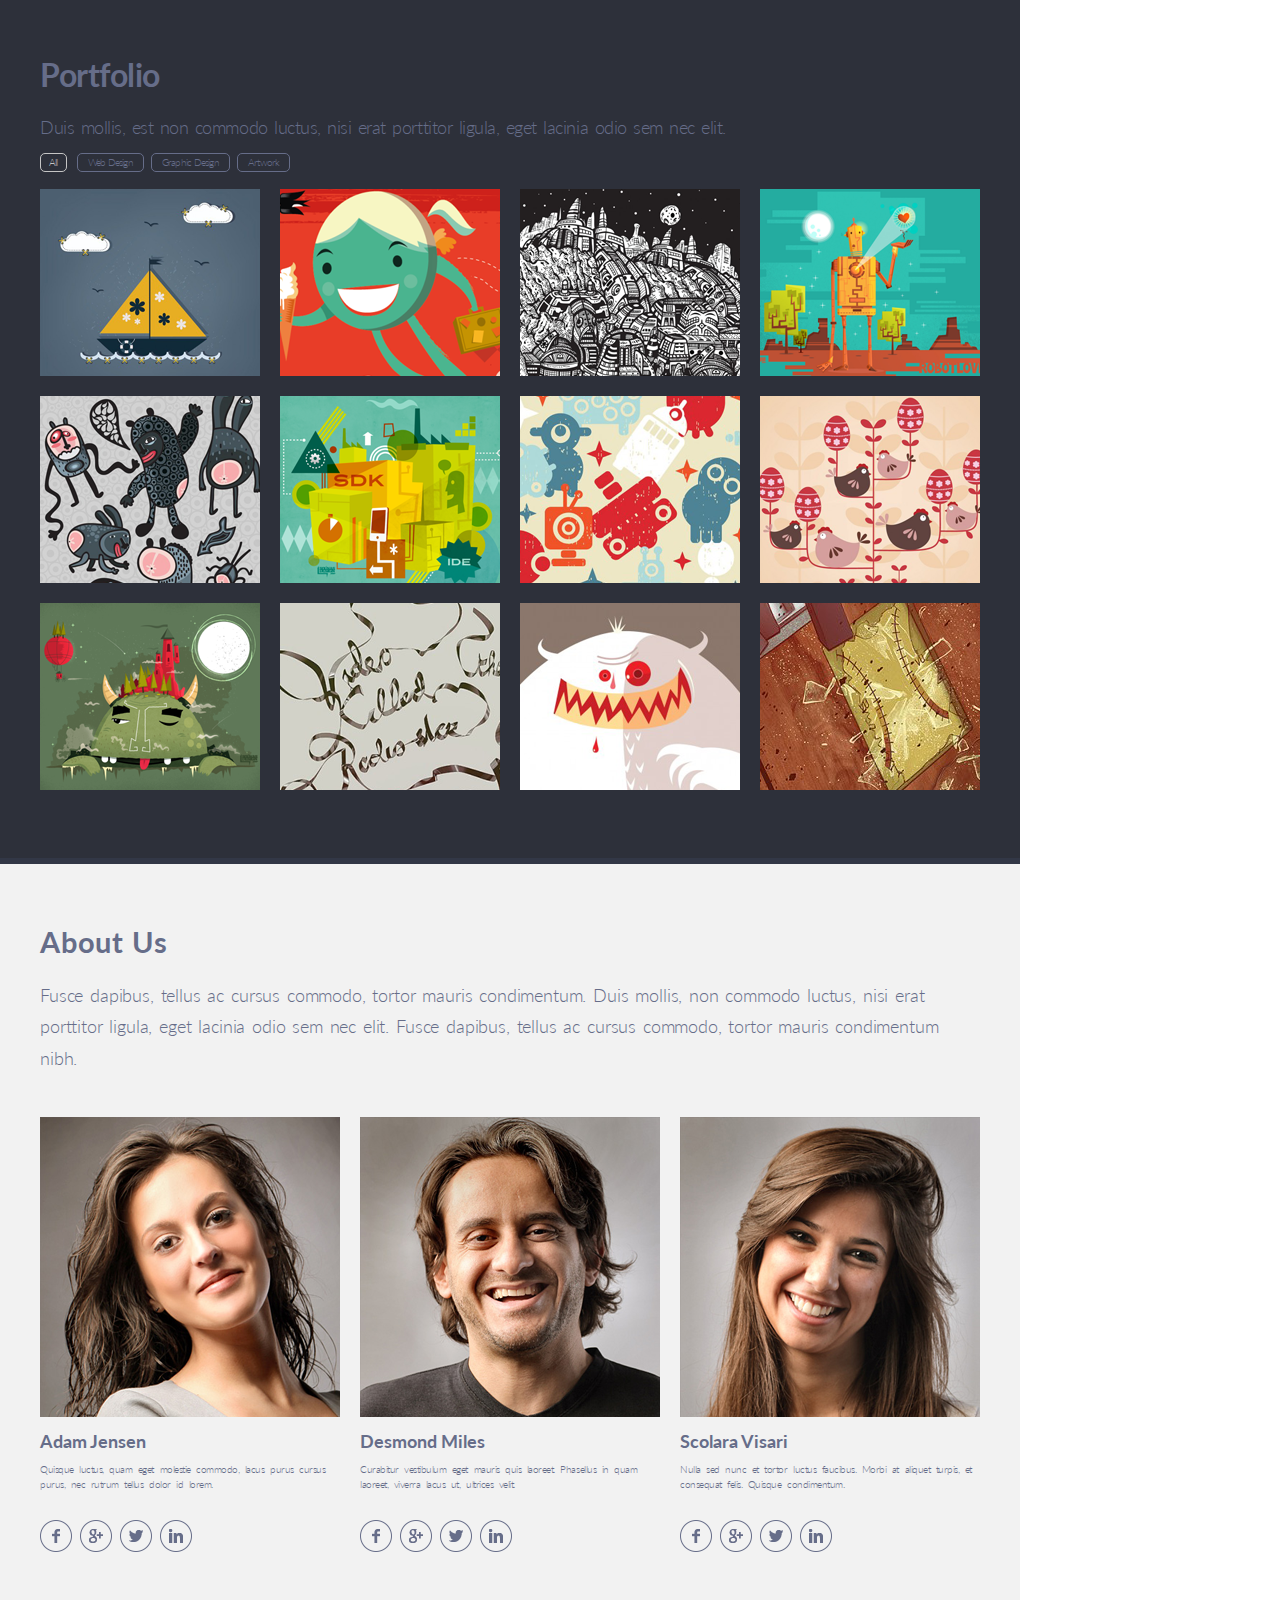
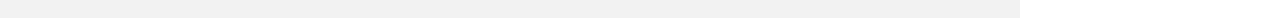
==== singolo2.html @ 917e4d1e "feat: add files for singolo2" ====
<!DOCTYPE html>
<html lang="en">
  <head>
    <meta charset="UTF-8" />
    <meta name="viewport" content="width=device-width, initial-scale=1.0" />
    <title>Singolo</title>
    <link rel="stylesheet" href="./singolo2.css" />
  </head>

  <body>
    <section class="portfolio">
      <div class="wrapper portfolio__wrapper">
        <h1 class="portfolio__header">Portfolio</h1>
        <div class="portfolio__description">
          <p>
            Duis mollis, est non commodo luctus, nisi erat porttitor ligula,
            eget lacinia odio sem nec elit.
          </p>
        </div>
        <div class="portfolio__buttons">
          <button class="button button_selected">All</button>
          <button class="button">Web Design</button>
          <button class="button">Graphic Design</button>
          <button class="button">Artwork</button>
        </div>

        <div class="layout-4-columns">
          <div class="portfolio__item">
            <img src="./assets/img/img1.png" alt="ship" />
          </div>
          <div class="portfolio__item">
            <img src="./assets/img/img2.png" alt="girl" />
          </div>
          <div class="portfolio__item">
            <img src="./assets/img/img3.png" alt="city" />
          </div>
          <div class="portfolio__item">
            <img src="./assets/img/img4.png" alt="robot" />
          </div>
          <div class="portfolio__item">
            <img src="./assets/img/img5.png" alt="animals" />
          </div>
          <div class="portfolio__item">
            <img src="./assets/img/img6.png" alt="station" />
          </div>
          <div class="portfolio__item">
            <img src="./assets/img/img7.png" alt="ufo" />
          </div>
          <div class="portfolio__item">
            <img src="./assets/img/img8.png" alt="chickens" />
          </div>
          <div class="portfolio__item">
            <img src="./assets/img/img9.png" alt="monster1" />
          </div>
          <div class="portfolio__item">
            <img src="./assets/img/img10.png" alt="calligraphy" />
          </div>
          <div class="portfolio__item">
            <img src="./assets/img/img11.png" alt="monster2" />
          </div>
          <div class="portfolio__item">
            <img src="./assets/img/img12.png" alt="measuring" />
          </div>
        </div>
      </div>
    </section>

    <section class="about-us">
      <div class="wrapper about-us__wrapper">
        <h2 class="about-us__header">About Us</h2>
        <div class="about-us__description">
          <p>
            Fusce dapibus, tellus ac cursus commodo, tortor mauris condimentum.
            Duis mollis, non commodo luctus, nisi erat porttitor ligula, eget
            lacinia odio sem nec elit. Fusce dapibus, tellus ac cursus commodo,
            tortor mauris condimentum nibh.
          </p>
        </div>
        <div class="layout-3-columns">
          <article class="employee">
            <img src="/assets/img/photo1.png" alt="employee1" />
            <h3 class="employee__name">Adam Jensen</h3>
            <p class="employee__description">
              Quisque luctus, quam eget molestie commodo, lacus purus cursus
              purus, nec rutrum tellus dolor id lorem.
            </p>
            <ul class="icons">
              <li class="icon icon-facebook">
                <a href="#"
                  ><img src="./assets/img/Facebook.png" alt="facebook"
                /></a>
              </li>
              <li class="icon icon-google">
                <a href="#"
                  ><img src="./assets/img/Google.png" alt="google"
                /></a>
              </li>
              <li class="icon icon-twitter">
                <a href="#"
                  ><img src="./assets/img/Twitter.png" alt="twitter"
                /></a>
              </li>
              <li class="icon icon-linkedin">
                <a href="#"
                  ><img src="./assets/img/LinkedIn.png" alt="linkedin"
                /></a>
              </li>
            </ul>
          </article>
          <article class="employee">
            <img src="/assets/img/photo2.png" alt="employee2" />
            <h3 class="employee__name">Desmond Miles</h3>
            <p class="employee__description">
              Curabitur vestibulum eget mauris quis laoreet. Phasellus in quam
              laoreet, viverra lacus ut, ultrices velit.
            </p>
            <ul class="icons">
              <li class="icon icon-facebook">
                <a href="#"
                  ><img src="./assets/img/Facebook.png" alt="facebook"
                /></a>
              </li>
              <li class="icon icon-google">
                <a href="#"
                  ><img src="./assets/img/Google.png" alt="google"
                /></a>
              </li>
              <li class="icon icon-twitter">
                <a href="#"
                  ><img src="./assets/img/Twitter.png" alt="twitter"
                /></a>
              </li>
              <li class="icon icon-linkedin">
                <a href="#"
                  ><img src="./assets/img/LinkedIn.png" alt="linkedin"
                /></a>
              </li>
            </ul>
          </article>
          <article class="employee">
            <img src="/assets/img/photo3.png" alt="employee3" />
            <h3 class="employee__name">Scolara Visari</h3>
            <p class="employee__description">
              Nulla sed nunc et tortor luctus faucibus. Morbi at aliquet turpis,
              et consequat felis. Quisque condimentum.
            </p>
            <ul class="icons">
              <li class="icon icon-facebook">
                <a href="#"
                  ><img src="./assets/img/Facebook.png" alt="facebook"
                /></a>
              </li>
              <li class="icon icon-google">
                <a href="#"
                  ><img src="./assets/img/Google.png" alt="google"
                /></a>
              </li>
              <li class="icon icon-twitter">
                <a href="#"
                  ><img src="./assets/img/Twitter.png" alt="twitter"
                /></a>
              </li>
              <li class="icon icon-linkedin">
                <a href="#"
                  ><img src="./assets/img/LinkedIn.png" alt="linkedin"
                /></a>
              </li>
            </ul>
          </article>
        </div>
      </div>
    </section>
  </body>
</html>
---- singolo2.css ----
@font-face {
  font-family: "Lato";
  src: url("assets/fonts/lato/Lato-Bold.ttf") format("truetype");
  font-weight: bold;
  font-style: normal;
}
@font-face {
  font-family: "Lato";
  src: url("assets/fonts/lato/Lato-Regular.ttf") format("truetype");
  font-weight: normal;
  font-style: normal;
}
@font-face {
  font-family: "Lato Black";
  src: url("assets/fonts/lato/Lato-Black.ttf") format("truetype");
  font-weight: normal;
  font-style: normal;
}
@font-face {
  font-family: "Lato Light";
  src: url("assets/fonts/lato/Lato-Light.ttf") format("truetype");
  font-weight: thin;
  font-style: normal;
}

html {
  width: 1020px;
}
body {
  margin: 0;
  font-family: Lato, sans-serif;
  font-size: 10px;
}

.wrapper {
  width: 940px;
  margin: auto;
}

li {
  list-style: none;
}

/*portfolio*/
.portfolio {
  background-color: #2d303a;
  padding-bottom: 48px;
  border-bottom: 6px solid #323746;
}
.portfolio__header {
  font-size: 2rem;
  color: #666d89;
  font-weight: bold;
  text-align: left;
  margin: 0 0 0 10px;
  margin-left: 0;
  padding: 55px 0 0 0;
  letter-spacing: -0.03rem;
}

.portfolio__description {
  color: #666d89;
  font-family: "Lato Light";
  font-size: 1.1rem;
  font-weight: 100;
  margin-left: 0;
  margin-bottom: 0;
  line-height: 2.1;
  text-align: left;
  letter-spacing: -0.03rem;
  word-spacing: 2px;
}

.portfolio__description > p {
  margin: 16px 0 6px 0;
}
.portfolio__buttons {
  margin: 0 0 0 0;
  margin-left: 0;
  margin-bottom: 17px;
}

.button {
  font-family: "Lato Light";
  letter-spacing: -0.03rem;
  color: #666d89;
  padding: 2.5px 10px;
  margin-right: 4px;
  font-size: 10px;
  letter-spacing: -0.049rem;
  text-align: center;
  border-width: thin;
  border-color: #666d89;
  border-style: solid;
  border-radius: 5px;
  background: transparent;
}

.button_selected {
  padding: 2.5px 8px;
  margin-right: 7px;
  border-width: thin;
  border-color: #c5c5c5;
  color: #c5c5c5;
  border-style: solid;
  border-radius: 5px;
}

.button:hover {
  cursor: pointer;
}

.layout-4-columns {
  display: flex;
  flex-wrap: wrap;
  align-content: flex-start;
}

.portfolio__item {
  padding: 0 20px 16px 0;
}

.portfolio__item:nth-child(4n) {
  padding: 0 0 18px 0;
}

/*about-us*/
.about-us {
  background-color: #f2f2f2;
  color: #666d89;
  border-bottom: 6px solid #ffffff;
}

.about-us__header {
  padding: 61px 0 3px 0;
  margin: 0;
  letter-spacing: 0.05rem;
  font-size: 1.8rem;
  font-weight: 900;
  font-style: "Lato";
}

.about-us__description {
  padding-bottom: 25px;
  font-size: 1.1rem;
  font-family: "Lato Light";
  font-weight: normal;
  line-height: 1.8;
  text-align: left;
  letter-spacing: -0.01rem;
  word-spacing: 2px;
}

.layout-3-columns {
  display: flex;
}

.employee {
  padding: 0 20px 64px 0;
}

.employee:last-child {
  padding: 0 0 64px 0;
}

.employee__name {
  padding: 12px 0 10px 0;
  margin: 0;
  font-size: 1.1rem;
  font-weight: bold;
}
.employee__description {
  margin: 0 0 28px 0;
  font-family: "Lato Light";
  line-height: 1.5;
  text-align: left;
  letter-spacing: -0.03rem;
  word-spacing: 3px;
}

.icons {
  display: flex;
  margin: 0;
  padding: 0;
}

.icon {
  cursor: pointer;
  padding-right: 8px;
}
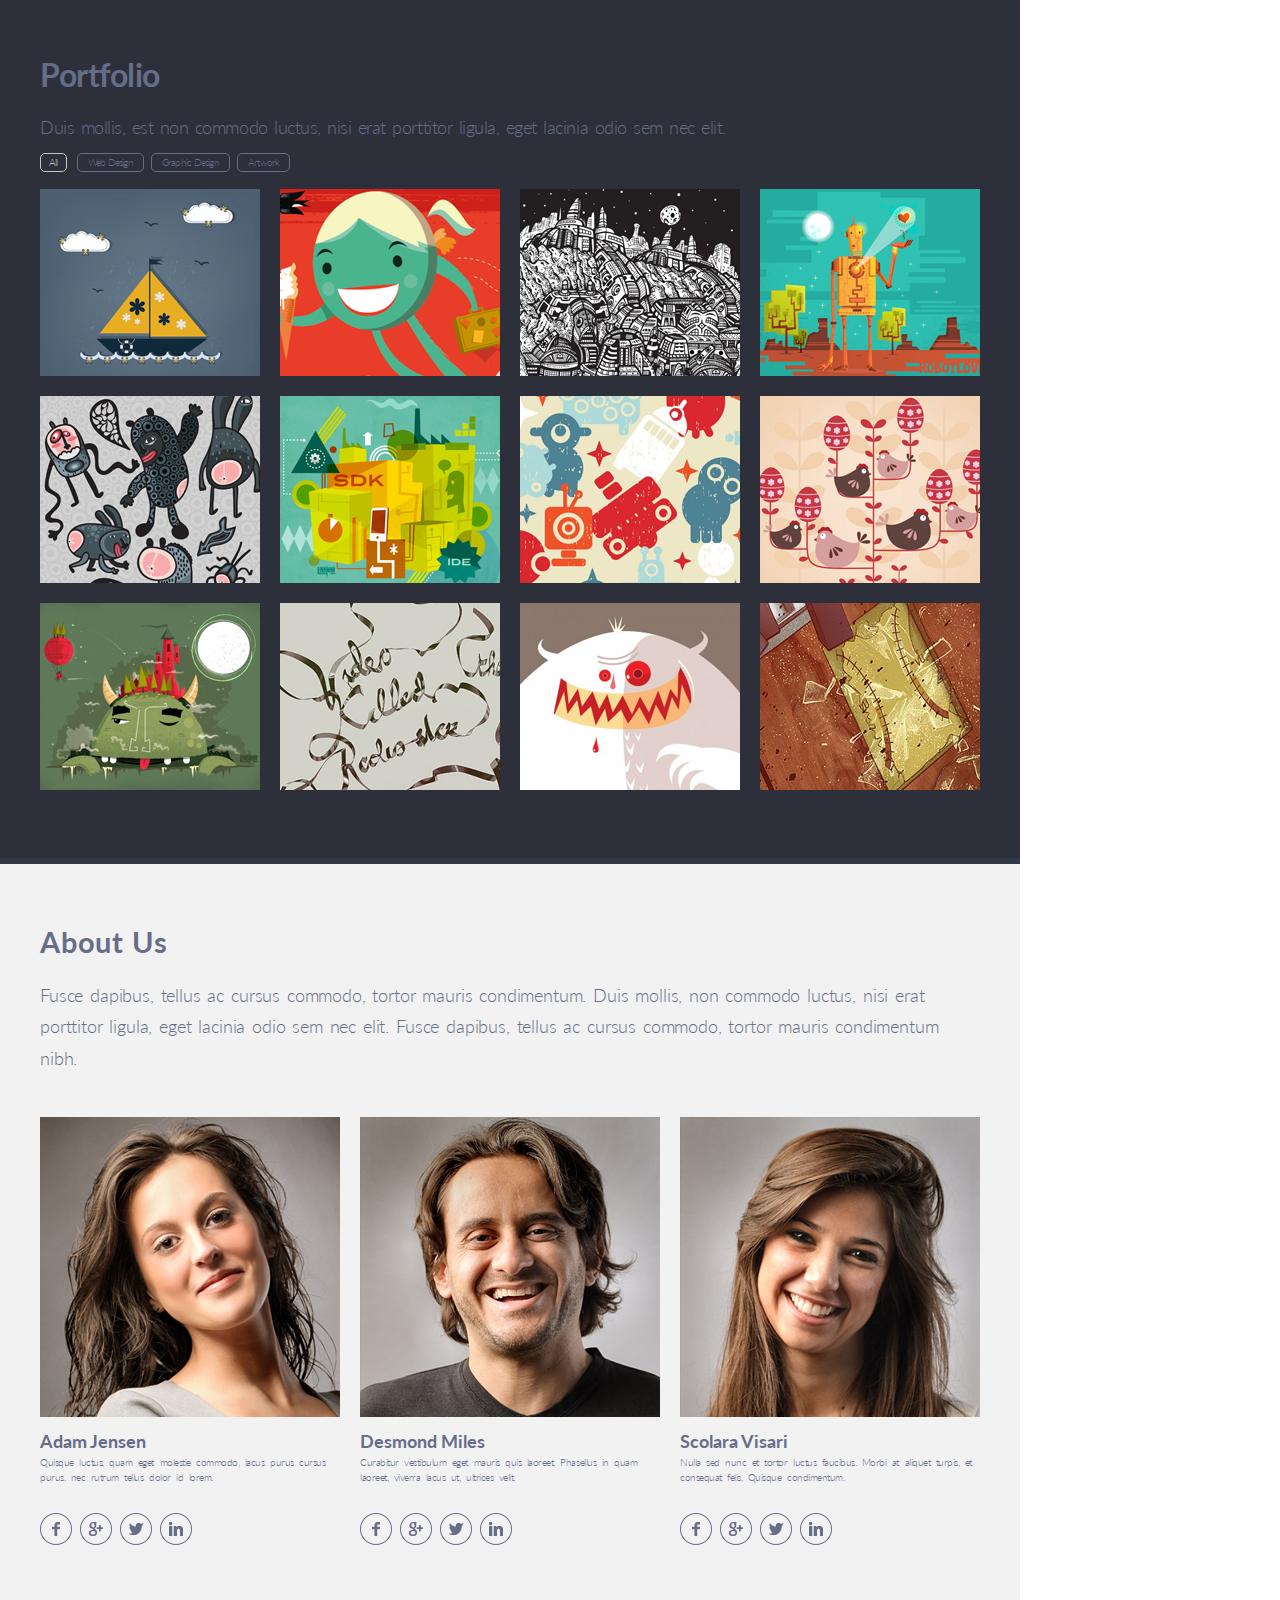
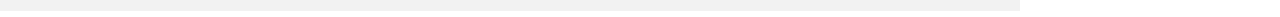
==== commit 3c23680a: "feat: add some features" ====
--- a/singolo2.html
+++ b/singolo2.html
@@ -78,7 +78,7 @@
         </div>
         <div class="layout-3-columns">
           <article class="employee">
-            <img src="/assets/img/photo1.png" alt="employee1" />
+            <img src="./assets/img/photo1.png" alt="employee1" />
             <h3 class="employee__name">Adam Jensen</h3>
             <p class="employee__description">
               Quisque luctus, quam eget molestie commodo, lacus purus cursus
@@ -108,7 +108,7 @@
             </ul>
           </article>
           <article class="employee">
-            <img src="/assets/img/photo2.png" alt="employee2" />
+            <img src="./assets/img/photo2.png" alt="employee2" />
             <h3 class="employee__name">Desmond Miles</h3>
             <p class="employee__description">
               Curabitur vestibulum eget mauris quis laoreet. Phasellus in quam
@@ -138,8 +138,10 @@
             </ul>
           </article>
           <article class="employee">
-            <img src="/assets/img/photo3.png" alt="employee3" />
-            <h3 class="employee__name">Scolara Visari</h3>
+            <img src="./assets/img/photo3.png" alt="employee3" />
+            <h3 class="employee__name">
+              Scolara Visari
+            </h3>
             <p class="employee__description">
               Nulla sed nunc et tortor luctus faucibus. Morbi at aliquet turpis,
               et consequat felis. Quisque condimentum.
--- a/singolo2.css
+++ b/singolo2.css
@@ -108,6 +108,8 @@
 
 .button:hover {
   cursor: pointer;
+  border-color: #c5c5c5;
+  color: #c5c5c5;
 }
 
 .layout-4-columns {
@@ -122,6 +124,10 @@
 
 .portfolio__item:nth-child(4n) {
   padding: 0 0 18px 0;
+}
+
+.portfolio__item:nth-child(n + 13) {
+  display: none;
 }
 
 /*about-us*/
@@ -168,6 +174,9 @@
   margin: 0;
   font-size: 1.1rem;
   font-weight: bold;
+  text-overflow: ellipsis;
+  overflow: hidden;
+  max-height: 14px;
 }
 .employee__description {
   margin: 0 0 28px 0;
